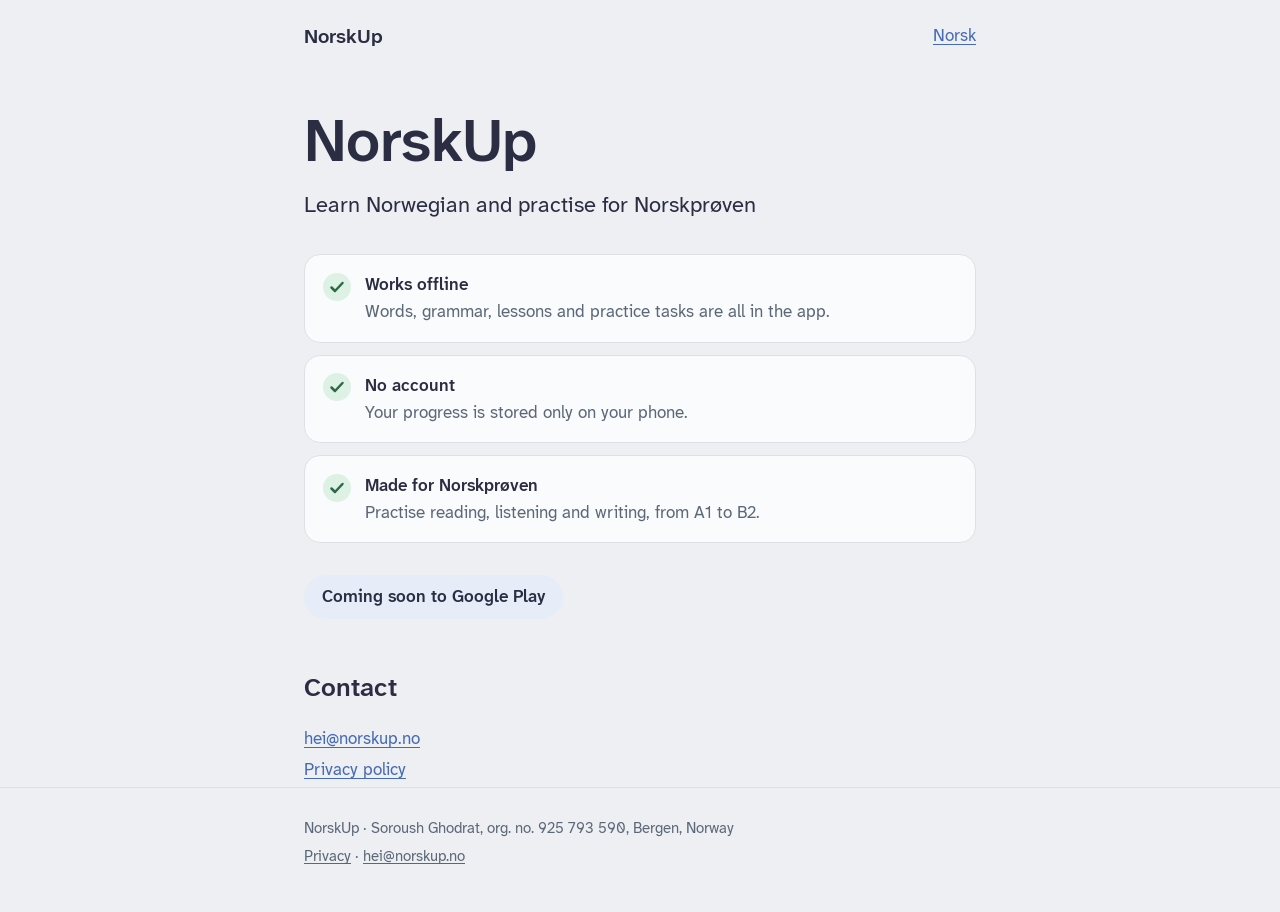
==== en/index.html @ c70915f0 "All landing" ====
<!doctype html>
<html lang="en">
  <head>
    <meta charset="utf-8" />
    <meta name="viewport" content="width=device-width, initial-scale=1" />
    <title>NorskUp – learn Norwegian and practise for Norskprøven</title>
    <meta
      name="description"
      content="NorskUp is an app for learning Norwegian and practising for Norskprøven. Works offline, no account."
    />
    <meta name="color-scheme" content="light dark" />
    <link rel="stylesheet" href="../assets/style.css" />
    <link rel="alternate" hreflang="nb" href="https://norskup.no/" />
    <link rel="alternate" hreflang="en" href="https://norskup.no/en/" />
  </head>
  <body>
    <a class="skip" href="#main">Skip to content</a>
    <header class="site">
      <div class="wrap">
        <a class="brand" href="./">NorskUp</a>
        <a href="../" hreflang="nb" lang="nb">Norsk</a>
      </div>
    </header>

    <main id="main" class="wrap">
      <section class="hero">
        <h1>NorskUp</h1>
        <p class="lead">Learn Norwegian and practise for Norskprøven</p>
      </section>

      <ul class="points">
        <li>
          <svg viewBox="0 0 28 28" aria-hidden="true">
            <circle class="icon-bg" cx="14" cy="14" r="14" />
            <path class="icon-mark" d="M8.5 14.5l3.5 3.5 7.5-8" fill="none" stroke-width="2.5" stroke-linecap="round" stroke-linejoin="round" />
          </svg>
          <p>
            <strong>Works offline</strong>
            <span>Words, grammar, lessons and practice tasks are all in the app.</span>
          </p>
        </li>
        <li>
          <svg viewBox="0 0 28 28" aria-hidden="true">
            <circle class="icon-bg" cx="14" cy="14" r="14" />
            <path class="icon-mark" d="M8.5 14.5l3.5 3.5 7.5-8" fill="none" stroke-width="2.5" stroke-linecap="round" stroke-linejoin="round" />
          </svg>
          <p>
            <strong>No account</strong>
            <span>Your progress is stored only on your phone.</span>
          </p>
        </li>
        <li>
          <svg viewBox="0 0 28 28" aria-hidden="true">
            <circle class="icon-bg" cx="14" cy="14" r="14" />
            <path class="icon-mark" d="M8.5 14.5l3.5 3.5 7.5-8" fill="none" stroke-width="2.5" stroke-linecap="round" stroke-linejoin="round" />
          </svg>
          <p>
            <strong>Made for Norskprøven</strong>
            <span>Practise reading, listening and writing, from A1 to B2.</span>
          </p>
        </li>
      </ul>

      <p class="soon">Coming soon to Google Play</p>

      <section class="contact" aria-labelledby="contact">
        <h2 id="contact">Contact</h2>
        <p><a href="mailto:hei@norskup.no">hei@norskup.no</a></p>
        <p><a href="privacy/">Privacy policy</a></p>
      </section>
    </main>

    <footer class="site">
      <div class="wrap">
        <p>NorskUp · Soroush Ghodrat, org. no. 925 793 590, Bergen, Norway</p>
        <p>
          <a href="privacy/">Privacy</a> ·
          <a href="mailto:hei@norskup.no">hei@norskup.no</a>
        </p>
      </div>
    </footer>
  </body>
</html>
---- assets/style.css ----
/*
 * NorskUp website. The colours are the app's (src/global.css in the app),
 * the font its Latin font, Atkinson Hyperlegible Next (SIL OFL, licence in
 * assets/fonts), self-hosted. No external fonts, scripts or trackers.
 */

@font-face {
  font-family: 'Atkinson Hyperlegible Next';
  src: url('fonts/AtkinsonHyperlegibleNext-Regular.ttf') format('truetype');
  font-weight: 400;
  font-display: swap;
}

@font-face {
  font-family: 'Atkinson Hyperlegible Next';
  src: url('fonts/AtkinsonHyperlegibleNext-SemiBold.ttf') format('truetype');
  font-weight: 600;
  font-display: swap;
}

:root {
  color-scheme: light dark;
  --surface: #edeff3;
  --card: #fafbfc;
  --ink: #2b2d42;
  --muted: #5c6878;
  --primary: #466bb4;
  --primary-soft: #e6ecf8;
  --line: #dde1e6;
  --check-tint: #ddf1e5;
  --check-strong: #2c6a47;
}

@media (prefers-color-scheme: dark) {
  :root {
    --surface: #1a1a2e;
    --card: #2b2d42;
    --ink: #e8eaf0;
    --muted: #8d99ae;
    --primary: #9db4e8;
    --primary-soft: #303a5a;
    --line: #3a3d52;
    --check-tint: #243f33;
    --check-strong: #9fd9b6;
  }
}

*,
*::before,
*::after {
  box-sizing: border-box;
}

html {
  -webkit-text-size-adjust: 100%;
}

body {
  margin: 0;
  background: var(--surface);
  color: var(--ink);
  font-family:
    'Atkinson Hyperlegible Next',
    system-ui,
    -apple-system,
    'Segoe UI',
    Roboto,
    sans-serif;
  font-size: 1.0625rem;
  line-height: 1.6;
}

a {
  color: var(--primary);
  text-underline-offset: 0.15em;
}

a:focus-visible {
  outline: 3px solid var(--primary);
  outline-offset: 2px;
  border-radius: 4px;
}

.skip {
  position: absolute;
  inset-inline-start: 1rem;
  top: -3rem;
  padding: 0.5rem 1rem;
  background: var(--card);
  border-radius: 8px;
}

.skip:focus {
  top: 1rem;
}

.wrap {
  max-width: 44rem;
  margin: 0 auto;
  padding: 0 1rem;
}

header.site {
  padding: 1.25rem 0;
}

header.site .wrap {
  display: flex;
  align-items: center;
  justify-content: space-between;
  gap: 1rem;
}

.brand {
  font-weight: 600;
  font-size: 1.25rem;
  color: var(--ink);
  text-decoration: none;
}

main {
  padding-bottom: 3rem;
}

h1,
h2,
h3 {
  font-weight: 600;
  line-height: 1.25;
}

.hero h1 {
  font-size: clamp(2.5rem, 9vw, 3.75rem);
  margin: 2rem 0 0.5rem;
  letter-spacing: -0.01em;
}

.hero .lead {
  font-size: 1.375rem;
  margin: 0 0 2rem;
}

.points {
  list-style: none;
  margin: 0 0 2rem;
  padding: 0;
  display: grid;
  gap: 0.75rem;
}

.points li {
  display: flex;
  gap: 0.875rem;
  align-items: flex-start;
  background: var(--card);
  border: 1px solid var(--line);
  border-radius: 16px;
  padding: 1rem 1.125rem;
}

.points svg {
  flex: none;
  width: 1.75rem;
  height: 1.75rem;
  margin-top: 0.1rem;
}

.points .icon-bg {
  fill: var(--check-tint);
}

.points .icon-mark {
  stroke: var(--check-strong);
}

.points p {
  margin: 0;
}

.points strong {
  display: block;
  font-weight: 600;
}

.points span {
  color: var(--muted);
}

.soon {
  display: inline-block;
  background: var(--primary-soft);
  color: var(--ink);
  border-radius: 999px;
  padding: 0.5rem 1.125rem;
  font-weight: 600;
  margin: 0 0 2rem;
}

.contact p {
  margin: 0.25rem 0;
}

.policy h1 {
  font-size: clamp(2rem, 7vw, 2.75rem);
  margin: 1.5rem 0 0.25rem;
}

.policy .updated {
  color: var(--muted);
  margin: 0 0 2rem;
}

.policy h2 {
  font-size: 1.375rem;
  margin: 2.25rem 0 0.5rem;
}

.policy .summary {
  background: var(--card);
  border: 1px solid var(--line);
  border-radius: 16px;
  padding: 1rem 1.25rem;
}

.policy .summary p {
  margin: 0;
}

.policy ul {
  padding-inline-start: 1.25rem;
}

.policy li {
  margin: 0.25rem 0;
}

address {
  font-style: normal;
}

footer.site {
  border-top: 1px solid var(--line);
  color: var(--muted);
  font-size: 0.9375rem;
  padding: 1.5rem 0 2.5rem;
}

footer.site p {
  margin: 0.25rem 0;
}

footer.site a {
  color: var(--muted);
}
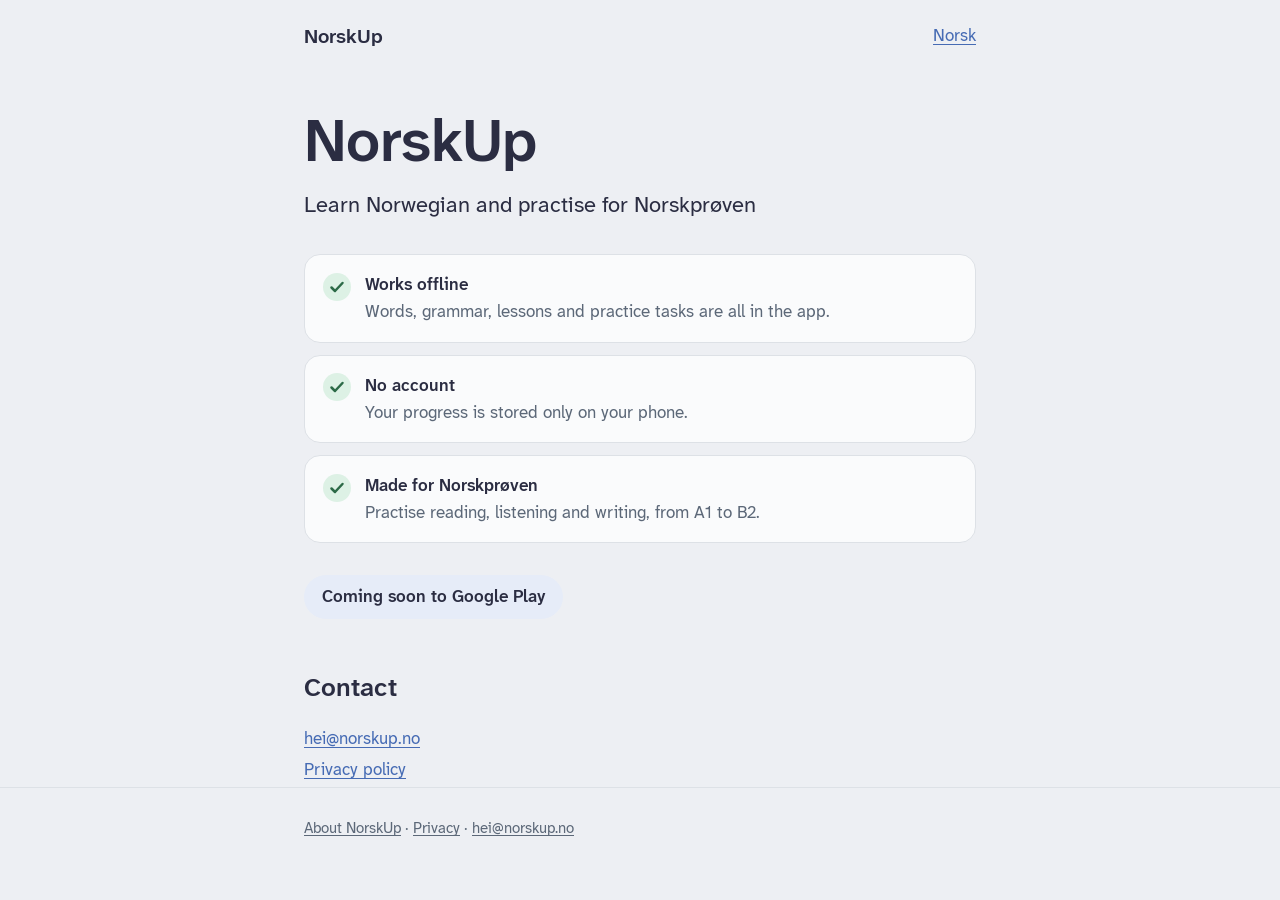
==== commit f28886e8: "Add privacy policy" ====
--- a/en/index.html
+++ b/en/index.html
@@ -72,8 +72,8 @@
 
     <footer class="site">
       <div class="wrap">
-        <p>NorskUp · Soroush Ghodrat, org. no. 925 793 590, Bergen, Norway</p>
         <p>
+          <a href="about/">About NorskUp</a> ·
           <a href="privacy/">Privacy</a> ·
           <a href="mailto:hei@norskup.no">hei@norskup.no</a>
         </p>
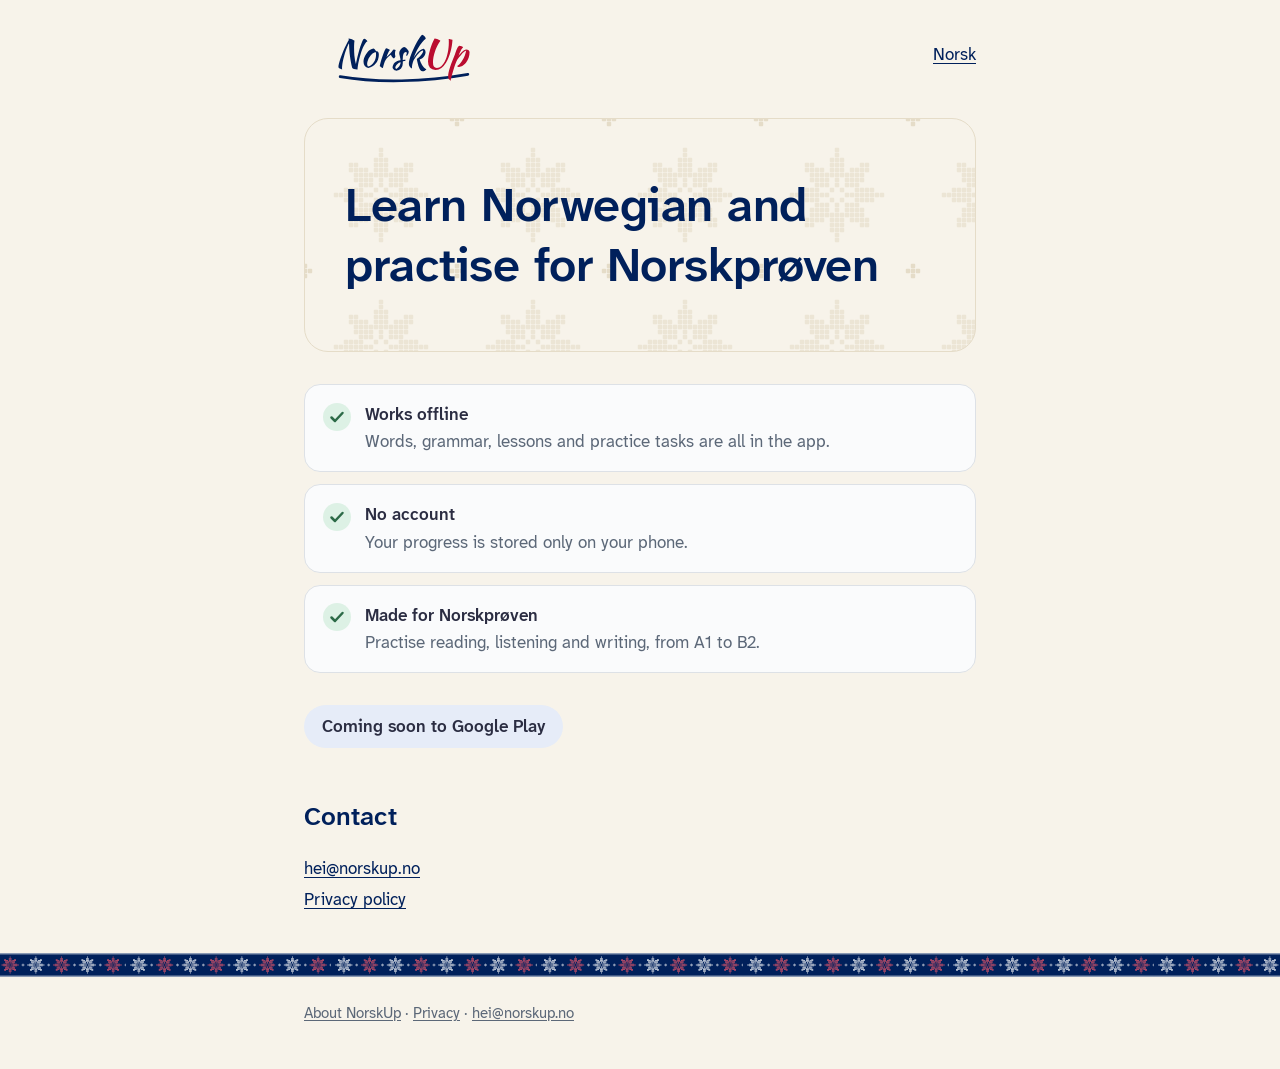
==== commit 0999fac2: "Add the NorskUp brand: wordmark, favicons, Selbu rose From the NorskUp logo package (its BRAND.md): " ====
--- a/en/index.html
+++ b/en/index.html
@@ -10,6 +10,14 @@
     />
     <meta name="color-scheme" content="light dark" />
     <link rel="stylesheet" href="../assets/style.css" />
+    <link rel="icon" href="../assets/brand/favicon.svg" type="image/svg+xml" />
+    <link rel="icon" href="../assets/brand/favicon-48.png" sizes="48x48" type="image/png" />
+    <link rel="icon" href="../assets/brand/favicon-32.png" sizes="32x32" type="image/png" />
+    <link rel="icon" href="../assets/brand/favicon-16.png" sizes="16x16" type="image/png" />
+    <link rel="apple-touch-icon" href="../assets/brand/apple-touch-icon-180.png" />
+    <link rel="manifest" href="../site.webmanifest" />
+    <meta name="theme-color" content="#F7F3EA" media="(prefers-color-scheme: light)" />
+    <meta name="theme-color" content="#1A1A2E" media="(prefers-color-scheme: dark)" />
     <link rel="alternate" hreflang="nb" href="https://norskup.no/" />
     <link rel="alternate" hreflang="en" href="https://norskup.no/en/" />
   </head>
@@ -17,15 +25,19 @@
     <a class="skip" href="#main">Skip to content</a>
     <header class="site">
       <div class="wrap">
-        <a class="brand" href="./">NorskUp</a>
+        <a class="brand" href="./">
+          <picture>
+            <source srcset="../assets/brand/norskup-wordmark-dark-transparent.svg" media="(prefers-color-scheme: dark)" />
+            <img src="../assets/brand/norskup-wordmark-light-transparent.svg" alt="NorskUp" width="200" height="70" />
+          </picture>
+        </a>
         <a href="../" hreflang="nb" lang="nb">Norsk</a>
       </div>
     </header>
 
     <main id="main" class="wrap">
       <section class="hero">
-        <h1>NorskUp</h1>
-        <p class="lead">Learn Norwegian and practise for Norskprøven</p>
+        <h1>Learn Norwegian and practise for Norskprøven</h1>
       </section>
 
       <ul class="points">
--- a/assets/style.css
+++ b/assets/style.css
@@ -1,7 +1,12 @@
 /*
- * NorskUp website. The colours are the app's (src/global.css in the app),
- * the font its Latin font, Atkinson Hyperlegible Next (SIL OFL, licence in
- * assets/fonts), self-hosted. No external fonts, scripts or trackers.
+ * NorskUp website. The brand (assets/brand/, from the NorskUp logo package;
+ * its BRAND.md): the flag blue #00205B for headings and links in light mode,
+ * the cream #F7F3EA page, the wordmark in the header and the Selbu rose as
+ * decoration - never behind small text. The rest are the app's colours
+ * (src/global.css in the app); the brand red stays in the logo and the band.
+ * The font is the app's Latin font, Atkinson Hyperlegible Next (SIL OFL,
+ * licence in assets/fonts), self-hosted. No external fonts, scripts or
+ * trackers.
  */
 
 @font-face {
@@ -20,11 +25,15 @@
 
 :root {
   color-scheme: light dark;
-  --surface: #edeff3;
+  --surface: #f7f3ea; /* brand cream */
   --card: #fafbfc;
+  --heading: #00205b; /* brand flag blue */
+  --link: #00205b;
+  --hero-bg: #f7f3ea url('brand/selbu-tile-subtle-cream.svg');
+  --hero-ink: #00205b;
+  --hero-edge: #e5dcc8; /* the tile's own darkest cream: the panel shows on the cream page */
   --ink: #2b2d42;
   --muted: #5c6878;
-  --primary: #466bb4;
   --primary-soft: #e6ecf8;
   --line: #dde1e6;
   --check-tint: #ddf1e5;
@@ -35,9 +44,13 @@
   :root {
     --surface: #1a1a2e;
     --card: #2b2d42;
+    --heading: #fafbfc;
+    --link: #9db4e8;
+    --hero-bg: #00205b url('brand/selbu-tile-cream-on-navy.svg');
+    --hero-ink: #fafbfc;
+    --hero-edge: #00205b;
     --ink: #e8eaf0;
     --muted: #8d99ae;
-    --primary: #9db4e8;
     --primary-soft: #303a5a;
     --line: #3a3d52;
     --check-tint: #243f33;
@@ -71,12 +84,12 @@
 }
 
 a {
-  color: var(--primary);
+  color: var(--link);
   text-underline-offset: 0.15em;
 }
 
 a:focus-visible {
-  outline: 3px solid var(--primary);
+  outline: 3px solid var(--link);
   outline-offset: 2px;
   border-radius: 4px;
 }
@@ -112,10 +125,17 @@
 }
 
 .brand {
-  font-weight: 600;
-  font-size: 1.25rem;
-  color: var(--ink);
-  text-decoration: none;
+  display: block;
+  line-height: 0;
+  border-radius: 8px;
+}
+
+/* The wordmark: 200 px wide, so the name itself is wider than the 120 px
+   below which BRAND.md asks for the icon instead. */
+.brand img {
+  display: block;
+  width: 200px;
+  height: auto;
 }
 
 main {
@@ -127,17 +147,28 @@
 h3 {
   font-weight: 600;
   line-height: 1.25;
+  color: var(--heading);
+}
+
+/* The hero: the Selbu rose as a faint background - the subtle cream tile in
+   light mode, cream on flag blue in dark mode. Only the large heading sits on
+   it (AA against the pattern's most contrasting pixel: 11.3:1 light, 7.6:1
+   dark). A CSS background, so screen readers never meet it. */
+.hero {
+  margin: 0.5rem 0 2rem;
+  padding: clamp(2rem, 7vw, 3.5rem) clamp(1.25rem, 5vw, 2.5rem);
+  border: 1px solid var(--hero-edge);
+  border-radius: 24px;
+  background: var(--hero-bg);
+  background-size: 152px;
 }
 
 .hero h1 {
-  font-size: clamp(2.5rem, 9vw, 3.75rem);
-  margin: 2rem 0 0.5rem;
+  color: var(--hero-ink);
+  font-size: clamp(2rem, 7vw, 3rem);
+  margin: 0;
   letter-spacing: -0.01em;
-}
-
-.hero .lead {
-  font-size: 1.375rem;
-  margin: 0 0 2rem;
+  max-width: 16em;
 }
 
 .points {
@@ -239,10 +270,21 @@
 }
 
 footer.site {
-  border-top: 1px solid var(--line);
   color: var(--muted);
   font-size: 0.9375rem;
-  padding: 1.5rem 0 2.5rem;
+  margin-top: 2.5rem;
+  padding: 0 0 2.5rem;
+}
+
+/* The Selbu band: a thin strip above the footer, the whole width, decoration
+   only (a CSS background: no text on it, nothing for screen readers). */
+footer.site::before {
+  content: '';
+  display: block;
+  height: 24px;
+  margin-bottom: 1.5rem;
+  background: #00205b url('brand/selbu-band-navy.svg') repeat-x center;
+  background-size: auto 24px;
 }
 
 footer.site p {
